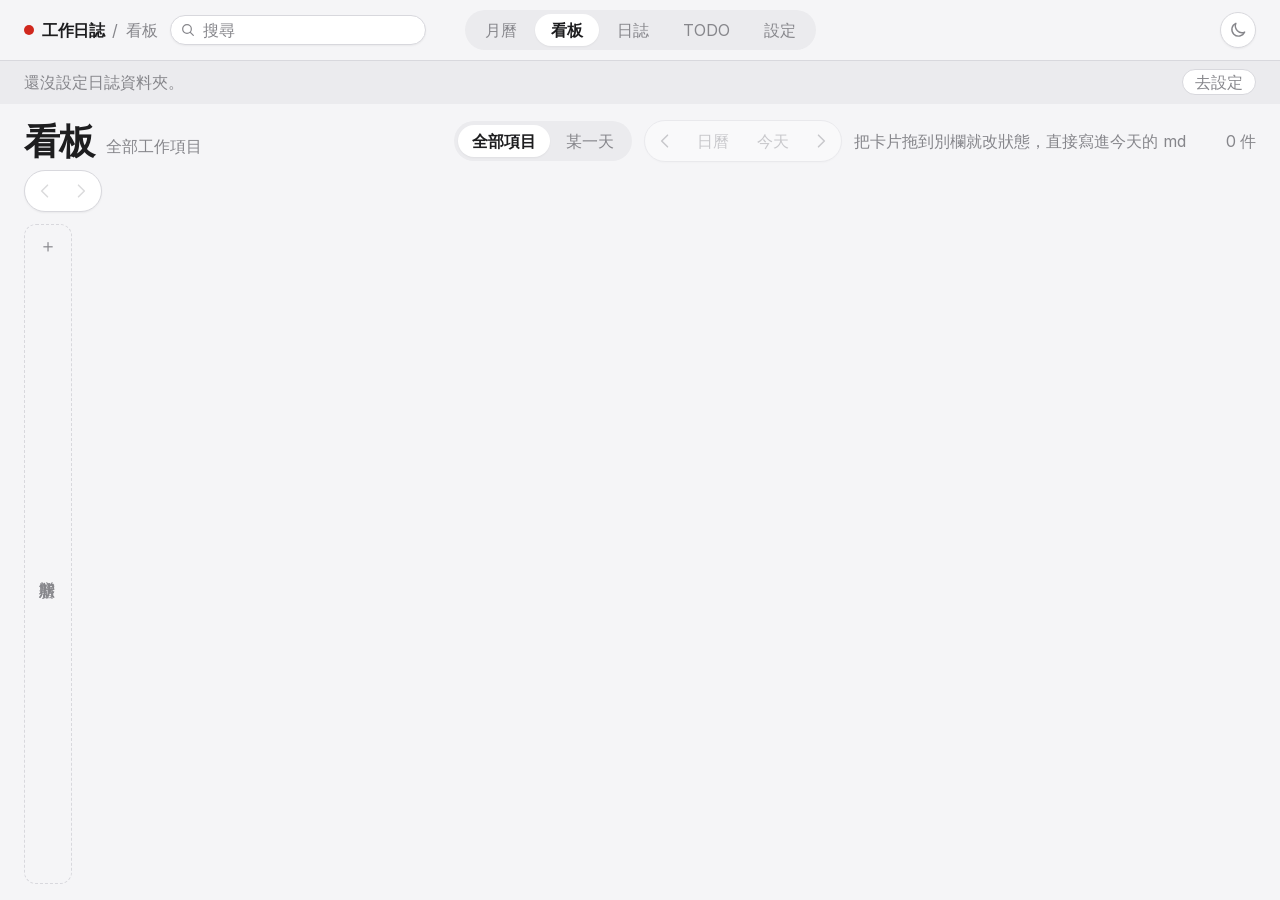
==== ui/board.html @ 406d409b "feat: 日誌檔改西元命名與 年/月 資料夾，看板可自訂狀態 日誌檔 - 檔名從民國 7 碼改成西元 8 碼（1150817.md → 20260817.md） - 位置改成 <資料夾>/<年>/<" ====
<!DOCTYPE html>
<html lang="zh-Hant">
<head>
<meta charset="utf-8">
<meta name="viewport" content="width=device-width, initial-scale=1">
<title>看板 — 每日工作日誌</title>
<link href="css/fonts.css" rel="stylesheet">
<link href="css/app.css" rel="stylesheet">
<script src="vendor/tailwind.js"></script>
<script src="js/tailwind-config.js"></script>
<script src="js/theme.js"></script>
<script src="js/store.js"></script>
<script src="js/shell.js"></script>
<style>
  /* 看板欄寬：有卡片的欄平分剩下的空間，空欄收成一條窄軌。
     拖曳經過窄軌時會加上 .is-open 暫時展開，放開後（還是 0 的話）自己收回去。 */
  [data-col] { transition: flex-basis .18s ease, min-width .18s ease; }
  [data-col="wide"] { flex: 1 1 0%; min-width: 15rem; max-width: 26.25rem; }
  [data-col="rail"] { flex: 0 0 2.75rem; min-width: 2.75rem; }
  [data-col="rail"].is-open { flex: 0 0 15rem; min-width: 15rem; }
  [data-col="rail"] [data-full] { display: none; }
  [data-col="rail"].is-open [data-rail] { display: none; }
  [data-col="rail"].is-open [data-full] { display: flex; }
  /* 窄軌上的狀態名直著寫 */
  .rail-name { writing-mode: vertical-rl; }

  /* 小視窗進場：跟 macOS 一樣，淡入帶一點點放大，很快就停 */
  @keyframes sheet-in { from { opacity: 0; transform: translateY(6px) scale(.98); } to { opacity: 1; transform: none; } }
  @keyframes veil-in  { from { opacity: 0; } to { opacity: 1; } }
  .sheet { animation: sheet-in .16s ease-out; }
  .veil  { animation: veil-in .16s ease-out; }
  @media (prefers-reduced-motion: reduce) { .sheet, .veil { animation: none; } }

  /* WebKit 的老問題：光有 draggable="true" 在 WKWebView 裡拖不動，
     要明講這個元素本身可以被拖。卡片裡的連結與按鈕則要關掉，
     不然從標題按下去會變成拖那條連結，卡片反而不動。 */
  [data-card] {
    user-select: none;
    -webkit-user-select: none;
    touch-action: none;          /* 觸控板／觸控拖曳時不要被捲動搶走 */
    cursor: grab;
  }
  [data-card]:active { cursor: grabbing; }
  [data-card] a { cursor: pointer; }
</style>
</head>
<body class="flex h-screen flex-col overflow-hidden bg-paper text-ink antialiased dark:bg-dpaper dark:text-dink font-sans text-base" data-od-id="board-page">

<div data-shell="topbar" data-tab="board.html" data-crumb="看板"></div>

<div class="flex min-h-0 flex-1 flex-col">

  <div class="flex flex-wrap items-center gap-x-3 gap-y-2 px-4 pb-3 pt-4 md:px-6" data-od-id="board-toolbar">
    <h1 class="font-display shrink-0 text-3xl font-bold tracking-tightest md:text-4xl" data-od-id="board-title">看板</h1>
    <span id="board-date" class="shrink-0 self-end pb-1 text-muted dark:text-dmuted md:min-w-[21rem]" data-od-id="board-date"></span>
    <div id="scope" class="flex shrink-0 items-center gap-0.5 rounded-full bg-accentsoft p-1 dark:bg-daccentsoft"></div>

    <div id="day-nav" class="relative flex shrink-0 items-center gap-1 rounded-full border border-line bg-surface p-1 shadow-sm transition-opacity dark:border-dline dark:bg-dsurface" data-od-id="board-day-nav">
      <button id="btn-prev-day" class="grid h-8 w-8 place-items-center rounded-full text-muted hover:bg-accentsoft hover:text-ink dark:text-dmuted dark:hover:bg-daccentsoft dark:hover:text-dink" aria-label="前一天"><svg class="h-5 w-5" viewBox="0 0 24 24" fill="none" stroke="currentColor" stroke-width="1.8" stroke-linecap="round" stroke-linejoin="round"><path d="M15 5l-7 7 7 7"/></svg></button>
      <button id="btn-cal" class="rounded-full px-3 py-1 leading-tight text-muted hover:bg-accentsoft hover:text-ink dark:text-dmuted dark:hover:bg-daccentsoft dark:hover:text-dink" aria-haspopup="dialog" aria-expanded="false">日曆</button>
      <button id="btn-today" class="rounded-full px-3 py-1 leading-tight text-muted hover:bg-accentsoft hover:text-ink dark:text-dmuted dark:hover:bg-daccentsoft dark:hover:text-dink">今天</button>
      <button id="btn-next-day" class="grid h-8 w-8 place-items-center rounded-full text-muted hover:bg-accentsoft hover:text-ink dark:text-dmuted dark:hover:bg-daccentsoft dark:hover:text-dink" aria-label="後一天"><svg class="h-5 w-5" viewBox="0 0 24 24" fill="none" stroke="currentColor" stroke-width="1.8" stroke-linecap="round" stroke-linejoin="round"><path d="M9 5l7 7-7 7"/></svg></button>
      <div id="cal-pop" class="absolute left-0 top-full z-30 mt-2 hidden w-[20rem] rounded-xl border border-line bg-surface p-3 shadow-pop dark:border-dline dark:bg-dsurface" role="dialog" aria-label="選擇日期"></div>
    </div>
    <span id="scope-note" class="min-w-0 truncate text-muted dark:text-dmuted"></span>
    <span id="board-count" class="ml-auto shrink-0 tabular-nums text-muted dark:text-dmuted"></span>
    <div class="flex shrink-0 items-center gap-1 rounded-full border border-line bg-surface p-1 shadow-sm dark:border-dline dark:bg-dsurface" data-od-id="board-nav">
      <button id="btn-left" class="grid h-8 w-8 place-items-center rounded-full text-muted hover:bg-accentsoft hover:text-ink disabled:opacity-30 dark:text-dmuted dark:hover:bg-daccentsoft dark:hover:text-dink" aria-label="往左捲一欄"><svg class="h-5 w-5" viewBox="0 0 24 24" fill="none" stroke="currentColor" stroke-width="1.8" stroke-linecap="round" stroke-linejoin="round"><path d="M15 5l-7 7 7 7"/></svg></button>
      <button id="btn-right" class="grid h-8 w-8 place-items-center rounded-full text-muted hover:bg-accentsoft hover:text-ink disabled:opacity-30 dark:text-dmuted dark:hover:bg-daccentsoft dark:hover:text-dink" aria-label="往右捲一欄"><svg class="h-5 w-5" viewBox="0 0 24 24" fill="none" stroke="currentColor" stroke-width="1.8" stroke-linecap="round" stroke-linejoin="round"><path d="M9 5l7 7-7 7"/></svg></button>
    </div>
  </div>

  <!-- 開著過濾的時候要看得出來 -->
  <div id="filter-bar" class="hidden px-4 pb-3 md:px-6" data-od-id="filter-bar"></div>

  <div class="relative min-h-0 flex-1">
    <div id="board-scroll" class="h-full overflow-x-auto overflow-y-hidden px-4 pb-4 md:px-6">
      <div id="columns" class="flex h-full min-w-full gap-3" data-od-id="board-columns"></div>
    </div>
    <div data-edge="left" class="pointer-events-none absolute inset-y-0 left-0 w-10 bg-gradient-to-r from-paper to-transparent opacity-0 transition-opacity dark:from-dpaper"></div>
    <div data-edge="right" class="pointer-events-none absolute inset-y-0 right-0 w-10 bg-gradient-to-l from-paper to-transparent opacity-0 transition-opacity dark:from-dpaper"></div>
  </div>
</div>

<script>
window.Log.ready(function () {
  var L = window.Log;
  var params = new URLSearchParams(location.search);
  var day = params.get('d');
  if (day && !/^\d{8}$/.test(day)) day = null;
  var scope = day ? 'day' : 'all';

  /* 搜尋：關鍵字由工具列的搜尋框管，看板只負責過濾卡片。
     六欄一律留著，只是卡片變少、數字跟著變。 */
  var query = (window.Shell && window.Shell.searchQuery) ? window.Shell.searchQuery() : '';

  function filtering() {
    return L.searchTerms(query).length > 0;
  }

  var CARD = 'rounded-lg border border-line bg-surface p-2.5 shadow-sm dark:border-dline dark:bg-dsurface';

  function esc(s) {
    return String(s).replace(/[&<>"']/g, function (c) {
      return { '&': '&amp;', '<': '&lt;', '>': '&gt;', '"': '&quot;', "'": '&#39;' }[c];
    });
  }

  function touchedOn(code) {
    var ids = {};
    L.entriesOf(code).forEach(function (e) { if (e.item) ids[e.item] = true; });
    return ids;
  }

  function visibleItems() {
    var all = L.allItems();
    if (scope === 'day' && day) {
      var ids = touchedOn(day);
      all = all.filter(function (it) { return ids[it.id]; });
    }
    return all.filter(function (it) { return L.matchesSearch(L.itemSearchFields(it), query); });
  }

  /* 卡片本來就窄，連結標籤只放短的（MR／議題）＋一個小圖示，
     完整名稱（GitLab MR、Redmine 議題…）放 title，滑上去才看得到。 */
  function linkIcon(kind) {
    var open = '<svg class="h-3.5 w-3.5 shrink-0" viewBox="0 0 24 24" fill="none" stroke="currentColor" stroke-width="1.8" stroke-linecap="round" stroke-linejoin="round">';
    if (kind === 'mr') {
      return open + '<circle cx="6.5" cy="6" r="2.5"/><circle cx="6.5" cy="18" r="2.5"/><circle cx="17.5" cy="12" r="2.5"/>' +
        '<path d="M6.5 8.5v7"/><path d="M9 6h2.5a3.5 3.5 0 0 1 3.5 3.5V10"/></svg>';
    }
    if (kind === 'issue') {
      return open + '<circle cx="12" cy="12" r="8.5"/><path d="M12 7.5V13"/><path d="M12 16.2h.01"/></svg>';
    }
    return open + '<path d="M10.6 13.4a4 4 0 0 0 5.7 0l2-2a4 4 0 0 0-5.7-5.7l-1.1 1.1"/>' +
      '<path d="M13.4 10.6a4 4 0 0 0-5.7 0l-2 2a4 4 0 0 0 5.7 5.7l1.1-1.1"/></svg>';
  }

  function linkTag(href) {
    var kind = L.detectKind(href);
    return '<a href="' + esc(href) + '" target="_blank" rel="noopener" title="' + esc(L.linkLabel(href)) + '" ' +
      'class="inline-flex shrink-0 items-center gap-1 rounded-full bg-accentsoft px-2 py-0.5 leading-tight text-muted hover:text-ink dark:bg-daccentsoft dark:text-dmuted dark:hover:text-dink">' +
      linkIcon(kind) + esc(L.kindLabel(kind)) + '</a>';
  }

  /* 移動到…：卡片右上角那顆按鈕點開的中文狀態清單。
     跟拖曳做同一件事，但觸控沒有拖曳，這條路一定要留著。 */
  function moveMenu(item) {
    var opts = L.statuses().map(function (s) {
      var on = s.id === item.status;
      return '<button type="button" data-move-to="' + s.id + '" ' +
        'class="flex w-full items-center gap-2 rounded-md px-2 py-1.5 text-left leading-tight ' +
        (on ? 'font-semibold text-ink dark:text-dink'
            : 'text-muted hover:bg-accentsoft hover:text-ink dark:text-dmuted dark:hover:bg-daccentsoft dark:hover:text-dink') + '">' +
        '<span class="h-2 w-2 shrink-0 rounded-full ' + L.statusDotClass(s.id) + '"></span>' +
        '<span class="min-w-0 flex-1 truncate">' + esc(L.statusText(s.id)) + '</span>' +
      '</button>';
    }).join('');

    return '' +
      '<div data-menu class="absolute right-1 top-8 z-20 hidden w-32 rounded-lg border border-line bg-surface p-1 shadow-pop dark:border-dline dark:bg-dsurface">' +
        opts +
      '</div>';
  }

  /* 那顆按鈕只在滑鼠移到卡片上才出現；sm 以下沒有 hover，所以一直顯示 */
  function moveButton() {
    return '' +
      '<button type="button" data-menu-btn aria-label="移動到別的狀態" aria-haspopup="true" aria-expanded="false" ' +
      'class="absolute right-1 top-1 grid h-6 w-6 place-items-center rounded-md text-muted opacity-100 hover:bg-accentsoft hover:text-ink sm:opacity-0 sm:group-hover:opacity-100 dark:text-dmuted dark:hover:bg-daccentsoft dark:hover:text-dink">' +
        '<svg class="h-4 w-4" viewBox="0 0 24 24" fill="none" stroke="currentColor" stroke-width="1.8" stroke-linecap="round" stroke-linejoin="round">' +
          '<path d="M4 12h11"/><path d="M12 7l5 5-5 5"/><path d="M20 5v14"/>' +
        '</svg>' +
      '</button>';
  }

  /* dim：已歸檔那欄整欄退到背景，標題文字也跟著變灰 */
  function card(item, dim) {
    var stay = (item.status === 'todo' || item.status === 'parked')
      ? '<span class="shrink-0">' + L.stayLabel(item.since) + '</span>' : '';

    var links = (item.issue ? linkTag(item.issue) : '') + (item.mr ? linkTag(item.mr) : '');

    return '' +
      '<div data-card="' + item.id + '" data-od-id="card-' + item.id + '" ' +
      'class="group relative cursor-grab ' + CARD + ' hover:border-muted active:cursor-grabbing dark:hover:border-dmuted">' +
        '<a href="work-item.html?id=' + item.id + (scope === 'day' && day ? '&d=' + day : '') + '" ' +
        'class="block pr-7 leading-snug underline-offset-4 hover:underline' + (dim ? ' text-muted dark:text-dmuted' : '') + '">' + esc(item.title) + '</a>' +
        moveButton() +
        moveMenu(item) +
        '<div class="mt-2 flex flex-wrap items-center gap-x-2.5 gap-y-1 text-muted dark:text-dmuted">' +
          '<span class="shrink-0 font-mono">' + esc(item.project) + '</span>' +
          (item.tasks ? '<span class="shrink-0 tabular-nums">' + item.tasks.done + '/' + item.tasks.total + '</span>' : '') +
          stay +
        '</div>' +
        (links ? '<div class="mt-2 flex flex-wrap items-center gap-2">' + links + '</div>' : '') +
      '</div>';
  }

  /* 欄頭只講一次事情：圓點 + 中文狀態名 + 數字，不再放英文藥丸。
     自己加的狀態右邊多一個刪除鈕（內建八個沒有）。 */
  function columnHead(st, n) {
    var dim = st.id === 'archived' ? ' text-muted dark:text-dmuted' : '';
    var del = st.builtin ? '' :
      '<button data-del-status="' + st.id + '" title="刪掉這個狀態" aria-label="刪掉狀態 ' + esc(st.zh) + '" ' +
      'class="grid h-5 w-5 shrink-0 place-items-center rounded-full text-muted opacity-0 hover:bg-accentsoft hover:text-ink group-hover/col:opacity-100 dark:text-dmuted dark:hover:bg-daccentsoft dark:hover:text-dink">' +
        '<svg class="h-3.5 w-3.5" viewBox="0 0 24 24" fill="none" stroke="currentColor" stroke-width="2" stroke-linecap="round"><path d="M6 6l12 12M18 6L6 18"/></svg>' +
      '</button>';
    return '' +
      '<div class="flex shrink-0 items-center gap-2 px-1 pb-2">' +
        '<button data-open-status="' + st.id + '" title="看「' + esc(st.zh) + '」的所有項目" ' +
        'class="-mx-1 flex min-w-0 flex-1 items-center gap-2 rounded-md px-1 py-0.5 text-left hover:bg-black/5 dark:hover:bg-white/10">' +
          '<span class="h-2 w-2 shrink-0 rounded-full ' + L.statusDotClass(st.id) + '"></span>' +
          '<span class="min-w-0 flex-1 truncate font-medium' + dim + '">' + esc(L.statusText(st.id)) + '</span>' +
          '<span class="shrink-0 tabular-nums text-muted dark:text-dmuted">' + n + '</span>' +
        '</button>' +
        del +
      '</div>';
  }

  function columnBody(st, items) {
    var dim = st.id === 'archived';
    return '' +
      columnHead(st, items.length) +
      '<div data-list class="flex min-h-0 flex-1 flex-col gap-2 overflow-y-auto rounded-md">' +
        items.map(function (it) { return card(it, dim); }).join('') +
        '<a href="todo-list.html" class="shrink-0 rounded-lg border border-dashed border-line px-2.5 py-2 text-muted hover:bg-surface hover:text-ink dark:border-dline dark:text-dmuted dark:hover:bg-dsurface dark:hover:text-dink">＋ 記到 TODO</a>' +
      '</div>';
  }

  var COL = 'group/col flex h-full flex-col rounded-xl border border-line p-2 dark:border-dline ';

  function column(st, items) {
    /* 0 件的欄收成窄軌：只留圓點、0 與直排的狀態名，寬度讓給真正在看的欄。
       完整內容還是畫在 data-full 裡，拖曳經過時展開就有得放。 */
    if (!items.length) {
      return '' +
        '<section data-drop="' + st.id + '" data-col="rail" data-od-id="column-' + st.id + '" ' +
        'class="' + COL + 'overflow-hidden ' + L.groupClass(st.id) + '">' +
          '<button data-rail data-open-status="' + st.id + '" title="看「' + esc(st.zh) + '」的所有項目" ' +
          'class="flex min-h-0 flex-1 flex-col items-center gap-2 rounded-md pt-1 hover:bg-black/5 dark:hover:bg-white/10">' +
            '<span class="h-2 w-2 shrink-0 rounded-full ' + L.statusDotClass(st.id) + '"></span>' +
            '<span class="shrink-0 tabular-nums text-muted dark:text-dmuted">0</span>' +
            '<span class="rail-name min-h-0 flex-1 overflow-hidden text-muted dark:text-dmuted">' + esc(L.statusText(st.id)) + '</span>' +
          '</button>' +
          '<div data-full class="min-h-0 flex-1 flex-col">' + columnBody(st, items) + '</div>' +
        '</section>';
    }

    return '' +
      '<section data-drop="' + st.id + '" data-col="wide" data-od-id="column-' + st.id + '" ' +
      'class="' + COL + L.groupClass(st.id) + '">' +
        columnBody(st, items) +
      '</section>';
  }

  function renderScope() {
    var tabs = [
      { id: 'all', label: '全部項目' },
      { id: 'day', label: '某一天' },
    ];
    document.getElementById('scope').innerHTML = tabs.map(function (tb) {
      var on = tb.id === scope;
      return '<button data-scope="' + tb.id + '" class="rounded-full px-3.5 py-1.5 leading-tight ' +
        (on ? 'bg-surface font-semibold text-ink shadow-sm dark:bg-dline dark:text-dink'
            : 'text-muted hover:text-ink dark:text-dmuted dark:hover:text-dink') +
        '">' + tb.label + '</button>';
    }).join('');

    document.getElementById('scope').querySelectorAll('[data-scope]').forEach(function (b) {
      b.addEventListener('click', function () {
        scope = b.getAttribute('data-scope');
        /* 沒指定過日期就先挑最近有紀錄的那天，不然按了什麼都沒有 */
        if (scope === 'day' && !day) day = L.latestCode();
        closeCal();
        render();
      });
    });

    /* 換日那組只有看某一天時才有意義。
       但不能整組藏起來——那會讓後面的東西左右跳，所以留在原地停用就好。 */
    var nav = document.getElementById('day-nav');
    var onDay = scope === 'day';
    nav.classList.toggle('opacity-40', !onDay);
    nav.classList.toggle('pointer-events-none', !onDay);
    nav.setAttribute('aria-hidden', onDay ? 'false' : 'true');
    nav.querySelectorAll('button').forEach(function (b) { b.disabled = !onDay; });
    if (!onDay) closeCal();

    var note;
    if (scope === 'day' && day) {
      note = visibleItems().length
        ? '只看 ' + L.fileName(day) + ' 有推進的項目'
        : filtering()
          ? L.fileName(day) + ' 這天沒有符合關鍵字的項目'
          : L.fileName(day) + ' 這天沒有推進任何工作項目';
    } else {
      note = '把卡片拖到別欄就改狀態，直接寫進今天的 md';
    }
    document.getElementById('scope-note').textContent = note;
  }

  /* 開著過濾很容易忘記，所以直接寫出關鍵字與命中幾件 */
  function renderFilter(total) {
    var bar = document.getElementById('filter-bar');
    if (!filtering()) { bar.classList.add('hidden'); bar.innerHTML = ''; return; }
    bar.classList.remove('hidden');
    bar.innerHTML = '' +
      '<div class="flex flex-wrap items-center gap-2 rounded-xl border border-line bg-accentsoft px-3 py-2 dark:border-dline dark:bg-daccentsoft">' +
        '<span class="min-w-0 flex-1 truncate">正在用「' + esc(query) + '」過濾，共 ' + total + ' 筆</span>' +
        '<button id="clear-filter" class="shrink-0 rounded-full border border-line bg-surface px-3 py-1 leading-tight shadow-sm hover:bg-accentsoft dark:border-dline dark:bg-dsurface dark:hover:bg-dpaper">清除</button>' +
      '</div>';
    document.getElementById('clear-filter').addEventListener('click', function () {
      if (window.Shell && window.Shell.setSearchQuery) window.Shell.setSearchQuery('');
    });
  }

  /* 改狀態：後端直接寫進今天的 md。
     寫成功就講一聲寫到哪個檔；失敗要說原因，並且重畫一次，
     讓畫面回到跟檔案一致的狀態（卡片退回原本的欄位）。 */
  function move(itemId, statusId) {
    L.moveItem(itemId, statusId).then(function (r) {
      render();
      if (!r || r.unchanged) return;
      var how = r.updated ? '已寫進 ' : (r.created ? '已建立 ' : '已寫進 ');
      say(how + r.file + '：' + r.status_zh);
    }).catch(function (e) {
      render();
      say(String((e && e.message) || e || '寫不進日誌檔'), 'error');
    });
  }

  function say(msg, kind) {
    if (window.Shell && window.Shell.toast) window.Shell.toast(msg, kind);
  }

  /* 卡片上的移動選單一次只開一個，點別的地方就收起來 */
  function closeMenus(except) {
    document.querySelectorAll('[data-menu]').forEach(function (m) {
      if (m === except) return;
      m.classList.add('hidden');
      var b = m.parentElement && m.parentElement.querySelector('[data-menu-btn]');
      if (b) { b.setAttribute('aria-expanded', 'false'); b.style.opacity = ''; }
    });
  }

  document.addEventListener('click', function () { closeMenus(null); });

  var RING = ['ring-2', 'ring-inset', 'ring-accent', 'rounded-lg', 'dark:ring-daccent'];

  /* ---------- 拖放 ----------
     HTML5 的 draggable 在 WKWebView 裡按住完全沒反應，所以自己做。
     起手式綁在卡片上，移動與放開一律綁在 document——滑鼠一離開卡片，
     事件就不再送到那張卡（setPointerCapture 也擋不住），掛 document 才不會漏。
     這幾支放在模組層級：wire() 每次 render 都重跑，但 document 監聽器只掛一次，
     兩邊若在不同閉包裡就會失聯（卡片拖得動、放開卻沒反應）。 */
  var drag = null;
  var dragWired = false;

  function boardCols() {
    return document.getElementById('columns');
  }

  /* 用每一欄的實際範圍判斷游標落在哪裡。
     不用 elementFromPoint：拖曳中畫面上有跟著游標的複本、欄位又會展開，
     那個 API 在 WKWebView 裡不一定回我們要的元素。 */
  function columnAt(x, y) {
    var cols = boardCols();
    if (!cols) return null;
    var hit = null;
    cols.querySelectorAll('[data-drop]').forEach(function (c) {
      if (hit) return;
      var r = c.getBoundingClientRect();
      if (x >= r.left && x <= r.right && y >= r.top && y <= r.bottom) hit = c;
    });
    return hit;
  }

  function highlight(col) {
    var cols = boardCols();
    if (!cols) return;
    cols.querySelectorAll('[data-drop]').forEach(function (c) {
      var list = c.querySelector('[data-list]');
      if (c === col) {
        c.classList.add('is-open');
        if (list) list.classList.add.apply(list.classList, RING);
      } else {
        c.classList.remove('is-open');
        if (list) list.classList.remove.apply(list.classList, RING);
      }
    });
  }

  function endDrag() {
    if (!drag) return;
    if (drag.ghost && drag.ghost.parentNode) drag.ghost.parentNode.removeChild(drag.ghost);
    drag.card.classList.remove('opacity-40');
    drag = null;
    highlight(null);
  }

  function onDragMove(e) {
    if (!drag) return;
    var card = drag.card;

    if (!drag.started) {
      /* 手指／滑鼠只是抖一下不算拖 */
      if (Math.abs(e.clientX - drag.x) + Math.abs(e.clientY - drag.y) < 6) return;
      drag.started = true;
      var r = card.getBoundingClientRect();
      var ghost = card.cloneNode(true);
      ghost.style.position = 'fixed';
      ghost.style.left = r.left + 'px';
      ghost.style.top = r.top + 'px';
      ghost.style.width = r.width + 'px';
      ghost.style.margin = '0';
      ghost.style.pointerEvents = 'none';
      ghost.style.zIndex = '60';
      ghost.style.opacity = '0.95';
      ghost.style.transform = 'rotate(1.5deg)';
      ghost.style.boxShadow = '0 12px 32px rgba(0,0,0,0.18)';
      document.body.appendChild(ghost);
      drag.ghost = ghost;
      drag.offX = drag.x - r.left;
      drag.offY = drag.y - r.top;
      card.classList.add('opacity-40');
    }

    if (e.cancelable) e.preventDefault();
    drag.ghost.style.left = (e.clientX - drag.offX) + 'px';
    drag.ghost.style.top = (e.clientY - drag.offY) + 'px';
    highlight(columnAt(e.clientX, e.clientY));
  }

  function onDragUp(e) {
    if (!drag) return;
    var started = drag.started;
    var id = drag.id;
    var col = started ? columnAt(e.clientX, e.clientY) : null;
    endDrag();
    if (!started) return;                       /* 只是點一下 */
    if (!col) { say('沒有放在任何一欄上，狀態沒變'); return; }
    move(id, col.getAttribute('data-drop'));
  }

  function wireCardDrag(cols) {
    cols.querySelectorAll('[data-card]').forEach(function (card) {
      card.addEventListener('pointerdown', function (e) {
        if (e.button !== 0) return;
        /* 連結、按鈕、選單自己有事情要做，不要當成拖曳的起點 */
        if (e.target.closest && e.target.closest('a, button, select, [data-menu]')) return;
        closeMenus(null);
        drag = { id: card.getAttribute('data-card'), card: card, x: e.clientX, y: e.clientY, started: false };
      });
    });

    if (dragWired) return;
    dragWired = true;
    document.addEventListener('pointermove', onDragMove, { passive: false });
    document.addEventListener('pointerup', onDragUp);
    document.addEventListener('pointercancel', endDrag);
    /* 有些環境只送 mouse 事件，補一條同樣的路 */
    document.addEventListener('mousemove', function (e) { if (drag) onDragMove(e); }, { passive: false });
    document.addEventListener('mouseup', function (e) { if (drag) onDragUp(e); });
  }

  function wire() {
    var cols = document.getElementById('columns');

    wireCardDrag(cols);


    /* 觸控沒有拖曳，改狀態走卡片右上角的「移動到…」 */
    cols.querySelectorAll('[data-menu-btn]').forEach(function (btn) {
      var wrap = btn.parentElement;
      var menu = wrap.querySelector('[data-menu]');
      btn.addEventListener('click', function (e) {
        e.preventDefault();
        e.stopPropagation();
        var open = menu.classList.contains('hidden');
        closeMenus(open ? menu : null);
        menu.classList.toggle('hidden', !open);
        btn.setAttribute('aria-expanded', open ? 'true' : 'false');
        /* 選單開著的時候按鈕不能跟著 hover 消失 */
        btn.style.opacity = open ? '1' : '';
        if (open && menu.scrollIntoView) menu.scrollIntoView({ block: 'nearest', inline: 'nearest' });
      });
      btn.addEventListener('focus', function () { btn.style.opacity = '1'; });
      btn.addEventListener('blur', function () {
        if (menu.classList.contains('hidden')) btn.style.opacity = '';
      });
      /* 按這顆不該把卡片拖起來 */
      btn.addEventListener('mousedown', function (e) { e.stopPropagation(); });
    });

    cols.querySelectorAll('[data-move-to]').forEach(function (b) {
      b.addEventListener('click', function (e) {
        e.preventDefault();
        e.stopPropagation();
        var host = b.closest('[data-card]');
        if (!host) return;
        closeMenus(null);
        move(host.getAttribute('data-card'), b.getAttribute('data-move-to'));
      });
    });
  }

  /* 捲軸全站藏起來了，所以橫向捲動要另外給線索：
     兩側淡出、滾輪直接橫捲、工具列有左右箭頭。 */
  var scroller = document.getElementById('board-scroll');
  var edgeLeft = document.querySelector('[data-edge="left"]');
  var edgeRight = document.querySelector('[data-edge="right"]');
  var btnLeft = document.getElementById('btn-left');
  var btnRight = document.getElementById('btn-right');

  function updateEdges() {
    var max = scroller.scrollWidth - scroller.clientWidth;
    var atStart = scroller.scrollLeft <= 4;
    var atEnd = scroller.scrollLeft >= max - 4;
    edgeLeft.style.opacity = atStart ? '0' : '1';
    edgeRight.style.opacity = (max <= 4 || atEnd) ? '0' : '1';
    btnLeft.disabled = atStart;
    btnRight.disabled = max <= 4 || atEnd;
  }

  function scrollByColumn(dir) {
    var col = scroller.querySelector('[data-col="wide"]') || scroller.querySelector('[data-drop]');
    var step = col ? col.getBoundingClientRect().width + 12 : 300;
    scroller.scrollBy({ left: dir * step, behavior: 'smooth' });
  }

  scroller.addEventListener('scroll', updateEdges);
  window.addEventListener('resize', updateEdges);
  btnLeft.addEventListener('click', function () { scrollByColumn(-1); });
  btnRight.addEventListener('click', function () { scrollByColumn(1); });

  /* 滑鼠只有直向滾輪，把它轉成橫捲；觸控板本來就會橫捲，那種就別攔。
     但指標停在某一欄的卡片清單上、而且那一欄自己還捲得動的時候，
     直向滾輪就是要捲那一欄——卡片多的時候不然會看不到下面的卡。
     捲到那一欄的頭或底了才把滾輪還給橫捲。 */
  function canScrollList(el, down) {
    if (!el) return false;
    if (el.scrollHeight - el.clientHeight <= 1) return false;
    return down
      ? el.scrollTop + el.clientHeight < el.scrollHeight - 1
      : el.scrollTop > 0;
  }

  scroller.addEventListener('wheel', function (e) {
    if (e.deltaX !== 0 || e.shiftKey) return;
    var list = e.target.closest ? e.target.closest('[data-list]') : null;
    if (canScrollList(list, e.deltaY > 0)) return;
    var max = scroller.scrollWidth - scroller.clientWidth;
    if (max <= 4) return;
    e.preventDefault();
    scroller.scrollLeft += e.deltaY;
  }, { passive: false });

  /* ---------- 選日期：日曆彈出層與換日 ---------- */
  var calMonth = null;
  var calPop = document.getElementById('cal-pop');
  var btnCal = document.getElementById('btn-cal');

  function renderCal() {
    var cur = day || L.today();
    var p = L.parts(cur);
    if (!calMonth) calMonth = { year: p.year, month: p.month };
    var year = calMonth.year;
    var days = new Date(year, calMonth.month, 0).getDate();
    var lead = new Date(year, calMonth.month - 1, 1).getDay();

    var cells = '';
    for (var i = 0; i < lead; i++) cells += '<span></span>';
    for (var d = 1; d <= days; d++) {
      var code = String(calMonth.year) + L.pad(calMonth.month, 2) + L.pad(d, 2);
      var n = L.countOf(code);
      var isCur = code === cur;
      var cls = isCur
        ? 'bg-accent font-semibold text-white dark:bg-daccent'
        : n > 0
          ? 'font-medium text-ink hover:bg-accentsoft dark:text-dink dark:hover:bg-daccentsoft'
          : 'text-muted hover:bg-accentsoft dark:text-dmuted dark:hover:bg-daccentsoft';
      cells += '<button data-pick="' + code + '" class="relative grid h-9 place-items-center rounded-full tabular-nums ' + cls + '">' + d +
        (n > 0 && !isCur ? '<span class="absolute bottom-1 h-1 w-1 rounded-full bg-accent dark:bg-daccent"></span>' : '') +
        '</button>';
    }

    calPop.innerHTML = '' +
      '<div class="mb-2 flex items-center gap-2">' +
        '<button data-cal="-1" class="grid h-8 w-8 place-items-center rounded-full text-muted hover:bg-accentsoft hover:text-ink dark:text-dmuted dark:hover:bg-daccentsoft dark:hover:text-dink" aria-label="上個月">‹</button>' +
        '<span class="flex-1 text-center font-semibold tabular-nums">' + calMonth.year + '年 ' + calMonth.month + '月</span>' +
        '<button data-cal="1" class="grid h-8 w-8 place-items-center rounded-full text-muted hover:bg-accentsoft hover:text-ink dark:text-dmuted dark:hover:bg-daccentsoft dark:hover:text-dink" aria-label="下個月">›</button>' +
      '</div>' +
      '<div class="grid grid-cols-7 gap-0.5 text-center text-muted dark:text-dmuted">' +
        L.WEEKDAYS.map(function (w) { return '<span class="py-1">' + w + '</span>'; }).join('') +
      '</div>' +
      '<div class="grid grid-cols-7 gap-0.5">' + cells + '</div>' +
      '<p class="mt-2 text-muted dark:text-dmuted">有點的日子表示那天有日誌</p>';

    calPop.querySelectorAll('[data-cal]').forEach(function (b) {
      b.addEventListener('click', function (e) {
        e.stopPropagation();
        var m = calMonth.month + Number(b.getAttribute('data-cal'));
        var y = calMonth.year;
        if (m < 1) { m = 12; y -= 1; }
        if (m > 12) { m = 1; y += 1; }
        calMonth = { year: y, month: m };
        renderCal();
      });
    });
    calPop.querySelectorAll('[data-pick]').forEach(function (b) {
      b.addEventListener('click', function (e) {
        e.stopPropagation();
        closeCal();
        goDay(b.getAttribute('data-pick'));
      });
    });
  }

  function openCal() {
    calMonth = null;
    calPop.classList.remove('hidden');
    btnCal.setAttribute('aria-expanded', 'true');
    renderCal();
  }
  function closeCal() {
    calPop.classList.add('hidden');
    btnCal.setAttribute('aria-expanded', 'false');
  }

  function goDay(code) {
    day = code;
    scope = 'day';
    render();
  }

  btnCal.addEventListener('click', function (e) {
    e.stopPropagation();
    if (calPop.classList.contains('hidden')) openCal(); else closeCal();
  });
  document.getElementById('btn-prev-day').addEventListener('click', function () { goDay(L.shift(day || L.today(), -1)); });
  document.getElementById('btn-next-day').addEventListener('click', function () { goDay(L.shift(day || L.today(), 1)); });
  document.getElementById('btn-today').addEventListener('click', function () { goDay(L.today()); });
  document.addEventListener('click', function (e) {
    if (!calPop.classList.contains('hidden') && !calPop.contains(e.target)) closeCal();
  });
  document.addEventListener('keydown', function (e) {
    if (e.key === 'Escape') { closeCal(); closeMenus(null); }
  });

  /* ---------- 新增狀態 ----------
     看板最右邊那一欄是入口。加出來的狀態跟內建的一樣：有自己的欄、
     卡片拖得進去、寫進日誌檔的就是它的中文標籤。 */

  function addColumn() {
    return '' +
      '<section data-col="add" data-od-id="column-add" ' +
      'class="' + COL + 'w-12 shrink-0 border-dashed">' +
        '<button id="btn-add-status" title="新增狀態" ' +
        'class="flex h-full w-full flex-col items-center gap-2 pt-1 text-muted hover:text-ink dark:text-dmuted dark:hover:text-dink">' +
          '<span class="shrink-0 text-lg leading-none">＋</span>' +
          '<span class="rail-name min-h-0 flex-1 overflow-hidden">新增狀態</span>' +
        '</button>' +
      '</section>';
  }

  /* 自己蓋一個小視窗。不用 alert／confirm——那會把整個 WebView 卡住。 */
  function modal(inner) {
    var el = document.createElement('div');
    el.className = 'veil fixed inset-0 z-50 grid place-items-center bg-black/25 p-4 backdrop-blur-[3px] dark:bg-black/50';
    el.innerHTML =
      '<div class="sheet w-full max-w-[27rem] rounded-2xl border border-line bg-surface p-5 shadow-pop ring-1 ring-black/5 dark:border-dline dark:bg-dsurface dark:ring-white/5" role="dialog" aria-modal="true">' +
        inner +
      '</div>';
    document.body.appendChild(el);
    function close() { el.remove(); document.removeEventListener('keydown', onKey); }
    function onKey(e) { if (e.key === 'Escape') close(); }
    el.addEventListener('click', function (e) { if (e.target === el) close(); });
    document.addEventListener('keydown', onKey);
    return { el: el, close: close };
  }

  /* 表單與按鈕沿用設定頁那一套，不要在這裡另創一種 */
  var FIELD = 'mt-1.5 w-full rounded-lg border border-line bg-surface px-3 py-2 shadow-sm outline-none transition focus:border-muted focus:ring-4 focus:ring-accentsoft dark:border-dline dark:bg-dpaper dark:focus:border-dmuted dark:focus:ring-daccentsoft';
  var LABEL = 'mt-3.5 block text-muted dark:text-dmuted';
  var BTN = 'rounded-full border border-line bg-surface px-4 py-2 leading-tight shadow-sm hover:bg-accentsoft dark:border-dline dark:bg-dsurface dark:hover:bg-daccentsoft';
  var BTN_GO = 'rounded-full bg-accent px-4 py-2 font-medium leading-tight text-white shadow-sm hover:opacity-90 disabled:opacity-40 dark:bg-daccent';
  var TITLE = 'font-display text-xl font-bold tracking-tightest';
  var SUB = 'mt-1.5 leading-snug text-muted dark:text-dmuted';
  var ERR = 'mt-3 hidden leading-snug text-accent dark:text-daccent';
  var FOOT = 'mt-5 flex justify-end gap-2';

  function openAddStatus() {
    var list = L.statuses();
    var opts = list.map(function (s, i) {
      var sel = i === list.length - 1 ? ' selected' : '';
      return '<option value="' + s.id + '"' + sel + '>' + esc(s.zh) + '</option>';
    }).join('');

    var m = modal(
      '<h2 class="' + TITLE + '">新增狀態</h2>' +
      '<p class="' + SUB + '">看板會多一欄，卡片拖得進去。</p>' +
      '<div class="mt-3 rounded-lg border border-line bg-paper px-3 py-2 font-mono text-sm text-muted dark:border-dline dark:bg-dpaper dark:text-dmuted">' +
        '- <span class="text-ink dark:text-dink">`<span id="ns-pv">驗收中</span>`</span> 某件事' +
      '</div>' +
      '<label class="' + LABEL + '">名稱' +
        '<input id="ns-zh" class="' + FIELD + ' text-ink dark:text-dink" placeholder="驗收中" maxlength="8">' +
      '</label>' +
      '<label class="' + LABEL + '">一句說明' +
        '<input id="ns-hint" class="' + FIELD + ' text-ink dark:text-dink" placeholder="等對方確認">' +
      '</label>' +
      '<label class="' + LABEL + '">插在哪一欄後面' +
        '<select id="ns-after" class="' + FIELD + ' text-ink dark:text-dink">' + opts + '</select>' +
      '</label>' +
      '<p id="ns-err" class="' + ERR + '"></p>' +
      '<div class="' + FOOT + '">' +
        '<button id="ns-cancel" class="' + BTN + '">取消</button>' +
        '<button id="ns-go" class="' + BTN_GO + '">新增</button>' +
      '</div>'
    );

    var zhEl = m.el.querySelector('#ns-zh');
    var hintEl = m.el.querySelector('#ns-hint');
    var afterEl = m.el.querySelector('#ns-after');
    var errEl = m.el.querySelector('#ns-err');
    var pvEl = m.el.querySelector('#ns-pv');
    zhEl.addEventListener('input', function () {
      pvEl.textContent = zhEl.value.trim() || '驗收中';
    });
    zhEl.focus();

    function fail(msg) {
      errEl.textContent = msg;
      errEl.classList.remove('hidden');
    }

    function go() {
      var zh = zhEl.value.trim();
      var hint = hintEl.value.trim();
      var afterId = afterEl.value;
      var afterZh = (L.statusById(afterId) || {}).zh || '';
      if (!zh) { fail('名稱不能空白'); return; }
      L.addStatus(zh, hint, afterId).then(function () {
        m.close();
        render();
        say('已新增狀態：' + zh);
        openRulesSync(zh, hint, afterZh);
      }).catch(function (e) { fail(String((e && e.message) || e)); });
    }

    m.el.querySelector('#ns-cancel').addEventListener('click', m.close);
    m.el.querySelector('#ns-go').addEventListener('click', go);
    m.el.addEventListener('keydown', function (e) {
      if (e.key === 'Enter' && !e.isComposing) go();
    });
  }

  /* 新增完問一次要不要同步規則。
     不同步的話 Claude 不知道有這個狀態，寫日誌就不會用它——所以問，但不自己寫。 */
  function openRulesSync(zh, hint, afterZh) {
    var where = afterZh ? '接在「' + afterZh + '」後面' : '排在最後';
    var m = modal(
      '<h2 class="' + TITLE + '">要把「' + esc(zh) + '」寫進日誌規則嗎？</h2>' +
      '<p class="' + SUB + '">規則在 <span class="font-mono">~/.claude/CLAUDE.md</span>，是 Claude 寫日誌時看的。' +
        '不寫進去的話，看板認得這個狀態，但 Claude 不會用它。</p>' +
      '<p class="' + SUB + '">生命週期裡' + esc(where) + '，狀態表也會多一列。寫之前會先備份。</p>' +
      '<pre id="rs-text" class="mt-4 max-h-56 overflow-auto whitespace-pre-wrap rounded-lg border border-line bg-paper p-3 font-mono text-sm leading-relaxed text-muted dark:border-dline dark:bg-dpaper dark:text-dmuted">讀取中…</pre>' +
      '<p id="rs-err" class="' + ERR + '"></p>' +
      '<div class="' + FOOT + '">' +
        '<button id="rs-skip" class="' + BTN + '">先不要</button>' +
        '<button id="rs-go" class="' + BTN_GO + '">寫進規則</button>' +
      '</div>'
    );

    var pre = m.el.querySelector('#rs-text');
    var errEl = m.el.querySelector('#rs-err');
    var goBtn = m.el.querySelector('#rs-go');
    var next = '';

    L.rulesWithStatus(zh, hint, afterZh).then(function (r) {
      next = r.text;
      pre.textContent = next;
    }).catch(function (e) {
      pre.textContent = '';
      errEl.textContent = String((e && e.message) || e);
      errEl.classList.remove('hidden');
      goBtn.disabled = true;
    });

    m.el.querySelector('#rs-skip').addEventListener('click', m.close);
    goBtn.addEventListener('click', function () {
      if (!next) return;
      goBtn.disabled = true;
      L.saveRules(next).then(function (r) {
        m.close();
        say(r.backup ? '規則已更新，備份在 ' + r.backup : '規則已更新');
      }).catch(function (e) {
        goBtn.disabled = false;
        errEl.textContent = String((e && e.message) || e);
        errEl.classList.remove('hidden');
      });
    });
  }

  function askDeleteStatus(id) {
    var st = L.statusById(id);
    if (!st) return;
    var m = modal(
      '<h2 class="' + TITLE + '">刪掉狀態「' + esc(st.zh) + '」？</h2>' +
      '<p class="' + SUB + '">看板少一欄。日誌檔一個字都不會動——已經寫成這個標籤的行留在原地，只是 app 之後不認得它。</p>' +
      '<p class="' + SUB + '">日誌規則裡那一列要不要拿掉，得自己去設定頁改。</p>' +
      '<p id="ds-err" class="' + ERR + '"></p>' +
      '<div class="' + FOOT + '">' +
        '<button id="ds-cancel" class="' + BTN + '">取消</button>' +
        '<button id="ds-go" class="' + BTN_GO + '">刪掉</button>' +
      '</div>'
    );

    m.el.querySelector('#ds-cancel').addEventListener('click', m.close);
    m.el.querySelector('#ds-go').addEventListener('click', function () {
      L.deleteStatus(id).then(function () {
        m.close();
        render();
        say('已刪掉狀態：' + st.zh);
      }).catch(function (e) {
        var errEl = m.el.querySelector('#ds-err');
        errEl.textContent = String((e && e.message) || e);
        errEl.classList.remove('hidden');
      });
    });
  }

  document.addEventListener('click', function (e) {
    var add = e.target.closest && e.target.closest('#btn-add-status');
    if (add) { openAddStatus(); return; }
    var head = e.target.closest && e.target.closest('[data-open-status]');
    if (head) {
      var url = 'status.html?s=' + encodeURIComponent(head.getAttribute('data-open-status')) +
        (scope === 'day' && day ? '&d=' + day : '');
      if (window.Shell && window.Shell.withSearch) url = window.Shell.withSearch(url);
      location.href = url;
      return;
    }
    var del = e.target.closest && e.target.closest('[data-del-status]');
    if (del) { e.stopPropagation(); askDeleteStatus(del.getAttribute('data-del-status')); }
  });

  function render() {
    var items = visibleItems();

    document.getElementById('columns').innerHTML = L.statuses().map(function (st) {
      return column(st, items.filter(function (it) { return it.status === st.id; }));
    }).join('') + addColumn();

    /* 現在看的是哪一天，標題旁邊與麵包屑都要看得到 */
    var where = scope === 'day' && day
      ? L.fileName(day) + '　' + L.longLabel(day) + (day === L.today() ? '（今天）' : '')
      : '全部工作項目';
    document.getElementById('board-date').textContent = where;
    var crumb = document.querySelector('[data-od-id="crumb"]');
    if (crumb) crumb.textContent = scope === 'day' && day ? '看板　' + L.fileName(day) : '看板';

    document.getElementById('board-count').textContent = items.length + ' 件';
    renderFilter(items.length);
    renderScope();
    wire();
    updateEdges();
    if (!calPop.classList.contains('hidden')) renderCal();
    var url = scope === 'day' && day ? 'board.html?d=' + day : 'board.html';
    if (window.Shell && window.Shell.withSearch) url = window.Shell.withSearch(url);
    try { history.replaceState(null, '', url); } catch (e) {}
  }

  /* 工具列的搜尋框改了關鍵字就重畫，資料不用重讀 */
  document.addEventListener('worklog:search', function (e) {
    query = e.detail || '';
    render();
  });

  render();
});
</script>
</body>
</html>
---- ui/css/fonts.css ----
/* 字體：全部放在專案裡，app 離線也能正常顯示，不連外。 */

/* Cal Sans：cal.diy 的標題字 */
@font-face {
  font-family: 'Cal Sans';
  src: url('../fonts/CalSans-SemiBold.woff2') format('woff2');
  font-weight: 600;
  font-style: normal;
  font-display: swap;
}

/* Inter：內文字，latin subset，中文交給系統字型 */
@font-face {
  font-family: 'Inter';
  src: url('../fonts/Inter-400.woff2') format('woff2');
  font-weight: 400;
  font-style: normal;
  font-display: swap;
}
@font-face {
  font-family: 'Inter';
  src: url('../fonts/Inter-500.woff2') format('woff2');
  font-weight: 500;
  font-style: normal;
  font-display: swap;
}
@font-face {
  font-family: 'Inter';
  src: url('../fonts/Inter-600.woff2') format('woff2');
  font-weight: 600;
  font-style: normal;
  font-display: swap;
}
---- ui/css/app.css ----
/* 捲軸：macOS 的 overlay 捲軸在 app 視窗裡看起來像多出來的一條白線，
   而且每一個可捲動區都會冒一條。藏起來，捲動本身不受影響。 */
* {
  scrollbar-width: none;          /* Firefox / 標準屬性 */
  -ms-overflow-style: none;
}
::-webkit-scrollbar {
  width: 0;
  height: 0;
  background: transparent;
}
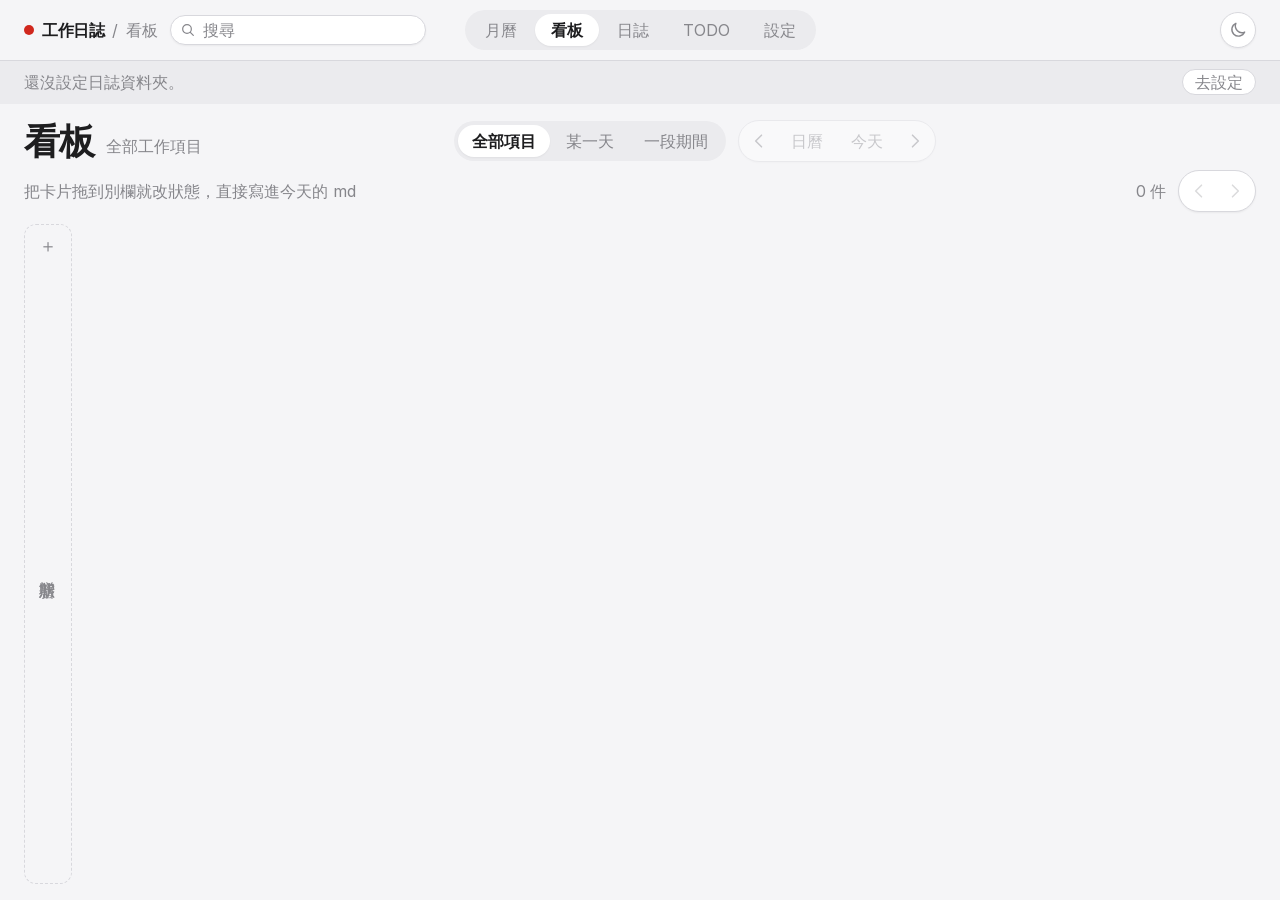
==== commit b0cfc3de: "feat: 看板可以選一段期間，日曆點兩下決定起訖" ====
--- a/ui/board.html
+++ b/ui/board.html
@@ -88,7 +88,17 @@
   var params = new URLSearchParams(location.search);
   var day = params.get('d');
   if (day && !/^\d{8}$/.test(day)) day = null;
-  var scope = day ? 'day' : 'all';
+
+  /* 一段期間：兩端都要是合法日期才算數 */
+  var from = params.get('from');
+  var to = params.get('to');
+  if (!/^\d{8}$/.test(from || '') || !/^\d{8}$/.test(to || '')) { from = null; to = null; }
+  if (from && to && from > to) { var swap = from; from = to; to = swap; }
+
+  /* 日曆上選區間時，按了第一下之後停在這裡等第二下 */
+  var picking = null;
+
+  var scope = from ? 'range' : day ? 'day' : 'all';
 
   /* 搜尋：關鍵字由工具列的搜尋框管，看板只負責過濾卡片。
      六欄一律留著，只是卡片變少、數字跟著變。 */
@@ -110,6 +120,23 @@
     var ids = {};
     L.entriesOf(code).forEach(function (e) { if (e.item) ids[e.item] = true; });
     return ids;
+  }
+
+  /* 起訖之間（含兩端）有推進到的工作項目。日期是 8 碼數字，字串比大小就夠 */
+  function touchedBetween(a, b) {
+    var ids = {};
+    L.allCodes().forEach(function (code) {
+      if (code < a || code > b) return;
+      L.entriesOf(code).forEach(function (e) { if (e.item) ids[e.item] = true; });
+    });
+    return ids;
+  }
+
+  /* 目前看的是哪一段：單日也當成一段，其他地方就不用分兩種寫 */
+  function span() {
+    if (scope === 'day' && day) return { from: day, to: day };
+    if (scope === 'range' && from && to) return { from: from, to: to };
+    return null;
   }
 
   function visibleItems() {
@@ -117,6 +144,9 @@
     if (scope === 'day' && day) {
       var ids = touchedOn(day);
       all = all.filter(function (it) { return ids[it.id]; });
+    } else if (scope === 'range' && from && to) {
+      var inRange = touchedBetween(from, to);
+      all = all.filter(function (it) { return inRange[it.id]; });
     }
     return all.filter(function (it) { return L.matchesSearch(L.itemSearchFields(it), query); });
   }
@@ -258,6 +288,7 @@
     var tabs = [
       { id: 'all', label: '全部項目' },
       { id: 'day', label: '某一天' },
+      { id: 'range', label: '一段期間' },
     ];
     document.getElementById('scope').innerHTML = tabs.map(function (tb) {
       var on = tb.id === scope;
@@ -268,11 +299,20 @@
     }).join('');
 
     document.getElementById('scope').querySelectorAll('[data-scope]').forEach(function (b) {
-      b.addEventListener('click', function () {
+      b.addEventListener('click', function (e) {
+        /* 這一下不要傳到 document——那邊有「點日曆外面就收起來」，
+           會把下面剛打開的日曆立刻關掉 */
+        e.stopPropagation();
         scope = b.getAttribute('data-scope');
         /* 沒指定過日期就先挑最近有紀錄的那天，不然按了什麼都沒有 */
         if (scope === 'day' && !day) day = L.latestCode();
-        closeCal();
+        /* 第一次切到「一段期間」就先給最近七天，再讓使用者用日曆改 */
+        if (scope === 'range' && !(from && to)) {
+          to = day || L.latestCode();
+          from = L.shift(to, -6);
+        }
+        picking = null;
+        if (scope === 'range') openCal(); else closeCal();
         render();
       });
     });
@@ -281,19 +321,32 @@
        但不能整組藏起來——那會讓後面的東西左右跳，所以留在原地停用就好。 */
     var nav = document.getElementById('day-nav');
     var onDay = scope === 'day';
-    nav.classList.toggle('opacity-40', !onDay);
-    nav.classList.toggle('pointer-events-none', !onDay);
-    nav.setAttribute('aria-hidden', onDay ? 'false' : 'true');
-    nav.querySelectorAll('button').forEach(function (b) { b.disabled = !onDay; });
-    if (!onDay) closeCal();
+    var usable = onDay || scope === 'range';
+    nav.classList.toggle('opacity-40', !usable);
+    nav.classList.toggle('pointer-events-none', !usable);
+    nav.setAttribute('aria-hidden', usable ? 'false' : 'true');
+    /* 前後一天與「今天」只有看單日時說得通，日曆按鈕兩種都要能按 */
+    nav.querySelectorAll('button').forEach(function (b) {
+      b.disabled = b.id === 'btn-cal' ? !usable : !onDay;
+    });
+    if (!usable) closeCal();
 
     var note;
+    var sp = span();
     if (scope === 'day' && day) {
       note = visibleItems().length
         ? '只看 ' + L.fileName(day) + ' 有推進的項目'
         : filtering()
           ? L.fileName(day) + ' 這天沒有符合關鍵字的項目'
           : L.fileName(day) + ' 這天沒有推進任何工作項目';
+    } else if (scope === 'range' && sp) {
+      note = picking
+        ? '再點一天決定結束日'
+        : visibleItems().length
+          ? '只看這段期間有推進的項目'
+          : filtering()
+            ? '這段期間沒有符合關鍵字的項目'
+            : '這段期間沒有推進任何工作項目';
     } else {
       note = '把卡片拖到別欄就改狀態，直接寫進今天的 md';
     }
@@ -569,19 +622,28 @@
     var days = new Date(year, calMonth.month, 0).getDate();
     var lead = new Date(year, calMonth.month - 1, 1).getDay();
 
+    var onRange = scope === 'range';
+    var a = picking || (onRange ? from : null);
+    var b = picking ? null : (onRange ? to : null);
+
     var cells = '';
     for (var i = 0; i < lead; i++) cells += '<span></span>';
     for (var d = 1; d <= days; d++) {
       var code = String(calMonth.year) + L.pad(calMonth.month, 2) + L.pad(d, 2);
       var n = L.countOf(code);
-      var isCur = code === cur;
-      var cls = isCur
+      var isEnd = onRange && (code === a || code === b);
+      var inside = onRange && a && b && code > a && code < b;
+      var isCur = !onRange && code === cur;
+      var cls = isEnd || isCur
         ? 'bg-accent font-semibold text-white dark:bg-daccent'
-        : n > 0
-          ? 'font-medium text-ink hover:bg-accentsoft dark:text-dink dark:hover:bg-daccentsoft'
-          : 'text-muted hover:bg-accentsoft dark:text-dmuted dark:hover:bg-daccentsoft';
+        : inside
+          ? 'bg-accentsoft font-medium text-ink dark:bg-daccentsoft dark:text-dink'
+          : n > 0
+            ? 'font-medium text-ink hover:bg-accentsoft dark:text-dink dark:hover:bg-daccentsoft'
+            : 'text-muted hover:bg-accentsoft dark:text-dmuted dark:hover:bg-daccentsoft';
+      var dot = n > 0 && !isEnd && !isCur;
       cells += '<button data-pick="' + code + '" class="relative grid h-9 place-items-center rounded-full tabular-nums ' + cls + '">' + d +
-        (n > 0 && !isCur ? '<span class="absolute bottom-1 h-1 w-1 rounded-full bg-accent dark:bg-daccent"></span>' : '') +
+        (dot ? '<span class="absolute bottom-1 h-1 w-1 rounded-full bg-accent dark:bg-daccent"></span>' : '') +
         '</button>';
     }
 
@@ -595,7 +657,11 @@
         L.WEEKDAYS.map(function (w) { return '<span class="py-1">' + w + '</span>'; }).join('') +
       '</div>' +
       '<div class="grid grid-cols-7 gap-0.5">' + cells + '</div>' +
-      '<p class="mt-2 text-muted dark:text-dmuted">有點的日子表示那天有日誌</p>';
+      '<p class="mt-2 text-muted dark:text-dmuted">' +
+        (scope === 'range'
+          ? (picking ? '再點一天決定結束日' : '點一天當起始日，再點一天當結束日')
+          : '有點的日子表示那天有日誌') +
+      '</p>';
 
     calPop.querySelectorAll('[data-cal]').forEach(function (b) {
       b.addEventListener('click', function (e) {
@@ -611,8 +677,7 @@
     calPop.querySelectorAll('[data-pick]').forEach(function (b) {
       b.addEventListener('click', function (e) {
         e.stopPropagation();
-        closeCal();
-        goDay(b.getAttribute('data-pick'));
+        pickDay(b.getAttribute('data-pick'));
       });
     });
   }
@@ -631,6 +696,26 @@
   function goDay(code) {
     day = code;
     scope = 'day';
+    render();
+  }
+
+  /* 日曆上點一天。看單日就直接跳過去；選區間要點兩下，第一下起、第二下訖。 */
+  function pickDay(code) {
+    if (scope !== 'range') {
+      closeCal();
+      goDay(code);
+      return;
+    }
+    if (!picking) {
+      picking = code;
+      render();
+      renderCal();
+      return;
+    }
+    from = picking <= code ? picking : code;
+    to = picking <= code ? code : picking;
+    picking = null;
+    closeCal();
     render();
   }
 
@@ -836,7 +921,8 @@
     var head = e.target.closest && e.target.closest('[data-open-status]');
     if (head) {
       var url = 'status.html?s=' + encodeURIComponent(head.getAttribute('data-open-status')) +
-        (scope === 'day' && day ? '&d=' + day : '');
+        (scope === 'day' && day ? '&d=' + day : '') +
+        (scope === 'range' && from && to ? '&from=' + from + '&to=' + to : '');
       if (window.Shell && window.Shell.withSearch) url = window.Shell.withSearch(url);
       location.href = url;
       return;
@@ -852,13 +938,23 @@
       return column(st, items.filter(function (it) { return it.status === st.id; }));
     }).join('') + addColumn();
 
-    /* 現在看的是哪一天，標題旁邊與麵包屑都要看得到 */
-    var where = scope === 'day' && day
-      ? L.fileName(day) + '　' + L.longLabel(day) + (day === L.today() ? '（今天）' : '')
-      : '全部工作項目';
+    /* 現在看的是哪一段，標題旁邊與麵包屑都要看得到 */
+    var sp2 = span();
+    var where, crumbText;
+    if (scope === 'day' && day) {
+      where = L.fileName(day) + '　' + L.longLabel(day) + (day === L.today() ? '（今天）' : '');
+      crumbText = '看板　' + L.fileName(day);
+    } else if (scope === 'range' && sp2) {
+      var n = L.daysBetween(sp2.from, sp2.to) + 1;
+      where = L.shortLabel(sp2.from) + ' – ' + L.shortLabel(sp2.to) + '　共 ' + n + ' 天';
+      crumbText = '看板　' + sp2.from + ' – ' + sp2.to;
+    } else {
+      where = '全部工作項目';
+      crumbText = '看板';
+    }
     document.getElementById('board-date').textContent = where;
     var crumb = document.querySelector('[data-od-id="crumb"]');
-    if (crumb) crumb.textContent = scope === 'day' && day ? '看板　' + L.fileName(day) : '看板';
+    if (crumb) crumb.textContent = crumbText;
 
     document.getElementById('board-count').textContent = items.length + ' 件';
     renderFilter(items.length);
@@ -866,7 +962,11 @@
     wire();
     updateEdges();
     if (!calPop.classList.contains('hidden')) renderCal();
-    var url = scope === 'day' && day ? 'board.html?d=' + day : 'board.html';
+    var url = scope === 'day' && day
+      ? 'board.html?d=' + day
+      : scope === 'range' && from && to
+        ? 'board.html?from=' + from + '&to=' + to
+        : 'board.html';
     if (window.Shell && window.Shell.withSearch) url = window.Shell.withSearch(url);
     try { history.replaceState(null, '', url); } catch (e) {}
   }
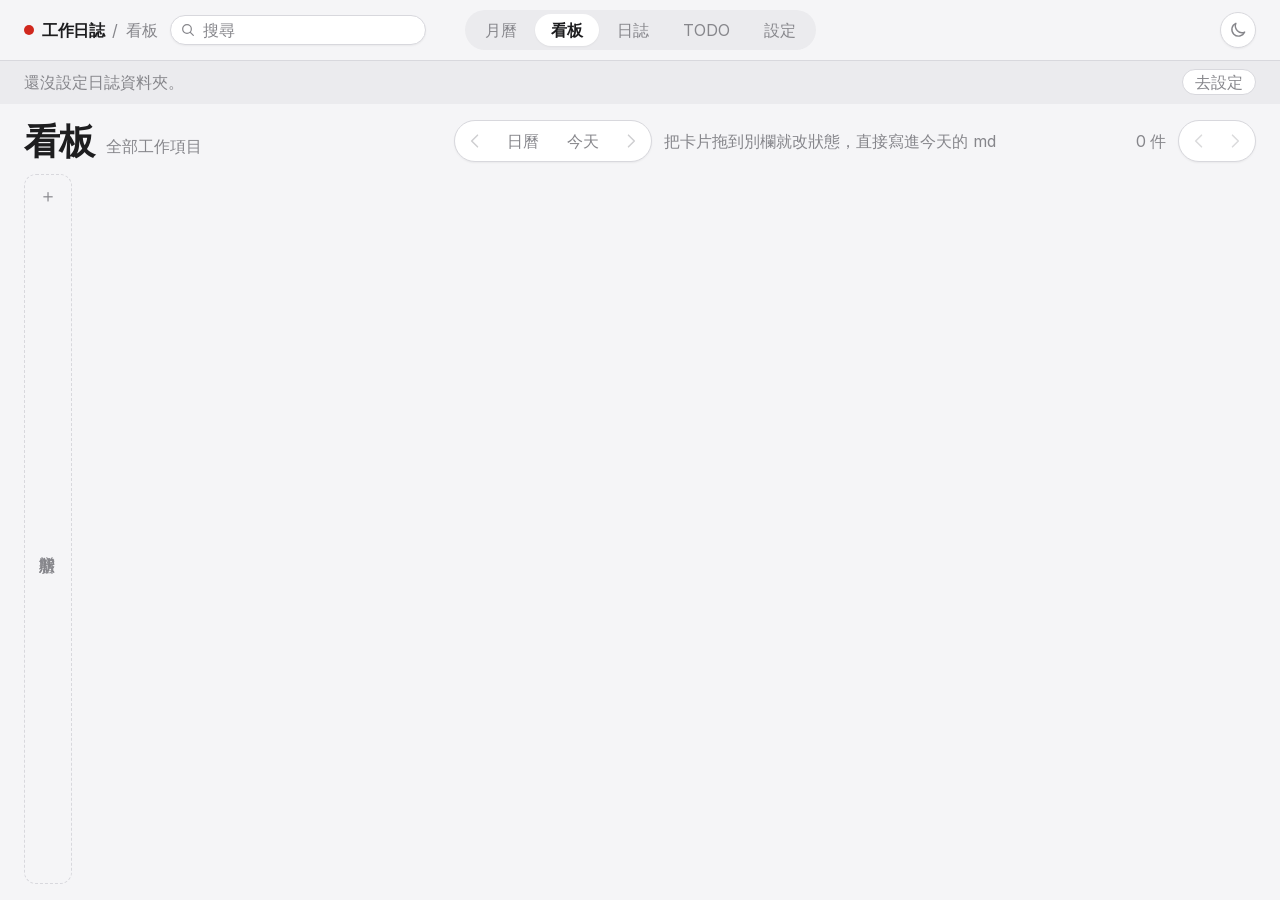
==== commit 9cef4134: "fix: 改用 GitLab／Redmine 正式標誌；看板範圍選擇併入日曆（全部／一段期間）" ====
--- a/ui/board.html
+++ b/ui/board.html
@@ -53,8 +53,6 @@
   <div class="flex flex-wrap items-center gap-x-3 gap-y-2 px-4 pb-3 pt-4 md:px-6" data-od-id="board-toolbar">
     <h1 class="font-display shrink-0 text-3xl font-bold tracking-tightest md:text-4xl" data-od-id="board-title">看板</h1>
     <span id="board-date" class="shrink-0 self-end pb-1 text-muted dark:text-dmuted md:min-w-[21rem]" data-od-id="board-date"></span>
-    <div id="scope" class="flex shrink-0 items-center gap-0.5 rounded-full bg-accentsoft p-1 dark:bg-daccentsoft"></div>
-
     <div id="day-nav" class="relative flex shrink-0 items-center gap-1 rounded-full border border-line bg-surface p-1 shadow-sm transition-opacity dark:border-dline dark:bg-dsurface" data-od-id="board-day-nav">
       <button id="btn-prev-day" class="grid h-8 w-8 place-items-center rounded-full text-muted hover:bg-accentsoft hover:text-ink dark:text-dmuted dark:hover:bg-daccentsoft dark:hover:text-dink" aria-label="前一天"><svg class="h-5 w-5" viewBox="0 0 24 24" fill="none" stroke="currentColor" stroke-width="1.8" stroke-linecap="round" stroke-linejoin="round"><path d="M15 5l-7 7 7 7"/></svg></button>
       <button id="btn-cal" class="rounded-full px-3 py-1 leading-tight text-muted hover:bg-accentsoft hover:text-ink dark:text-dmuted dark:hover:bg-daccentsoft dark:hover:text-dink" aria-haspopup="dialog" aria-expanded="false">日曆</button>
@@ -151,26 +149,8 @@
     return all.filter(function (it) { return L.matchesSearch(L.itemSearchFields(it), query); });
   }
 
-  /* 卡片本來就窄，連結標籤只放短的（MR／議題）＋一個小圖示，
-     完整名稱（GitLab MR、Redmine 議題…）放 title，滑上去才看得到。 */
-  function linkIcon(kind) {
-    var open = '<svg class="h-3.5 w-3.5 shrink-0" viewBox="0 0 24 24" fill="none" stroke="currentColor" stroke-width="1.8" stroke-linecap="round" stroke-linejoin="round">';
-    if (kind === 'mr') {
-      return open + '<circle cx="6.5" cy="6" r="2.5"/><circle cx="6.5" cy="18" r="2.5"/><circle cx="17.5" cy="12" r="2.5"/>' +
-        '<path d="M6.5 8.5v7"/><path d="M9 6h2.5a3.5 3.5 0 0 1 3.5 3.5V10"/></svg>';
-    }
-    if (kind === 'issue') {
-      return open + '<circle cx="12" cy="12" r="8.5"/><path d="M12 7.5V13"/><path d="M12 16.2h.01"/></svg>';
-    }
-    return open + '<path d="M10.6 13.4a4 4 0 0 0 5.7 0l2-2a4 4 0 0 0-5.7-5.7l-1.1 1.1"/>' +
-      '<path d="M13.4 10.6a4 4 0 0 0-5.7 0l-2 2a4 4 0 0 0 5.7 5.7l1.1-1.1"/></svg>';
-  }
-
   function linkTag(href) {
-    var kind = L.detectKind(href);
-    return '<a href="' + esc(href) + '" target="_blank" rel="noopener" title="' + esc(L.linkLabel(href)) + '" ' +
-      'class="inline-flex shrink-0 items-center gap-1 rounded-full bg-accentsoft px-2 py-0.5 leading-tight text-muted hover:text-ink dark:bg-daccentsoft dark:text-dmuted dark:hover:text-dink">' +
-      linkIcon(kind) + esc(L.kindLabel(kind)) + '</a>';
+    return '<a href="' + esc(href) + '" target="_blank" rel="noopener" class="shrink-0 hover:opacity-80">' + L.linkBadge(href) + '</a>';
   }
 
   /* 移動到…：卡片右上角那顆按鈕點開的中文狀態清單。
@@ -204,6 +184,13 @@
       '</button>';
   }
 
+  /* 點進別頁時把目前的範圍一起帶著，回來才回得到同一段 */
+  function backParams() {
+    if (scope === 'day' && day) return '&d=' + day;
+    if (scope === 'range' && from && to) return '&from=' + from + '&to=' + to;
+    return '';
+  }
+
   /* dim：已歸檔那欄整欄退到背景，標題文字也跟著變灰 */
   function card(item, dim) {
     var stay = (item.status === 'todo' || item.status === 'parked')
@@ -214,7 +201,7 @@
     return '' +
       '<div data-card="' + item.id + '" data-od-id="card-' + item.id + '" ' +
       'class="group relative cursor-grab ' + CARD + ' hover:border-muted active:cursor-grabbing dark:hover:border-dmuted">' +
-        '<a href="work-item.html?id=' + item.id + (scope === 'day' && day ? '&d=' + day : '') + '" ' +
+        '<a href="work-item.html?id=' + item.id + backParams() + '" ' +
         'class="block pr-7 leading-snug underline-offset-4 hover:underline' + (dim ? ' text-muted dark:text-dmuted' : '') + '">' + esc(item.title) + '</a>' +
         moveButton() +
         moveMenu(item) +
@@ -285,51 +272,14 @@
   }
 
   function renderScope() {
-    var tabs = [
-      { id: 'all', label: '全部項目' },
-      { id: 'day', label: '某一天' },
-      { id: 'range', label: '一段期間' },
-    ];
-    document.getElementById('scope').innerHTML = tabs.map(function (tb) {
-      var on = tb.id === scope;
-      return '<button data-scope="' + tb.id + '" class="rounded-full px-3.5 py-1.5 leading-tight ' +
-        (on ? 'bg-surface font-semibold text-ink shadow-sm dark:bg-dline dark:text-dink'
-            : 'text-muted hover:text-ink dark:text-dmuted dark:hover:text-dink') +
-        '">' + tb.label + '</button>';
-    }).join('');
-
-    document.getElementById('scope').querySelectorAll('[data-scope]').forEach(function (b) {
-      b.addEventListener('click', function (e) {
-        /* 這一下不要傳到 document——那邊有「點日曆外面就收起來」，
-           會把下面剛打開的日曆立刻關掉 */
-        e.stopPropagation();
-        scope = b.getAttribute('data-scope');
-        /* 沒指定過日期就先挑最近有紀錄的那天，不然按了什麼都沒有 */
-        if (scope === 'day' && !day) day = L.latestCode();
-        /* 第一次切到「一段期間」就先給最近七天，再讓使用者用日曆改 */
-        if (scope === 'range' && !(from && to)) {
-          to = day || L.latestCode();
-          from = L.shift(to, -6);
-        }
-        picking = null;
-        if (scope === 'range') openCal(); else closeCal();
-        render();
-      });
-    });
-
-    /* 換日那組只有看某一天時才有意義。
-       但不能整組藏起來——那會讓後面的東西左右跳，所以留在原地停用就好。 */
+    /* 範圍（全部／某一天／一段期間）都從日曆裡選。
+       前後一天只有看單日時說得通；「今天」與日曆隨時能按。 */
     var nav = document.getElementById('day-nav');
     var onDay = scope === 'day';
-    var usable = onDay || scope === 'range';
-    nav.classList.toggle('opacity-40', !usable);
-    nav.classList.toggle('pointer-events-none', !usable);
-    nav.setAttribute('aria-hidden', usable ? 'false' : 'true');
-    /* 前後一天與「今天」只有看單日時說得通，日曆按鈕兩種都要能按 */
     nav.querySelectorAll('button').forEach(function (b) {
-      b.disabled = b.id === 'btn-cal' ? !usable : !onDay;
-    });
-    if (!usable) closeCal();
+      b.disabled = (b.id === 'btn-prev-day' || b.id === 'btn-next-day') ? !onDay : false;
+      b.classList.toggle('opacity-40', b.disabled);
+    });
 
     var note;
     var sp = span();
@@ -657,11 +607,39 @@
         L.WEEKDAYS.map(function (w) { return '<span class="py-1">' + w + '</span>'; }).join('') +
       '</div>' +
       '<div class="grid grid-cols-7 gap-0.5">' + cells + '</div>' +
+      '<div class="mt-3 flex items-center gap-1 rounded-full bg-accentsoft p-1 dark:bg-daccentsoft">' +
+        calTab('all', '全部', scope === 'all') +
+        calTab('range', '一段期間', onRange) +
+      '</div>' +
       '<p class="mt-2 text-muted dark:text-dmuted">' +
         (scope === 'range'
           ? (picking ? '再點一天決定結束日' : '點一天當起始日，再點一天當結束日')
-          : '有點的日子表示那天有日誌') +
+          : '點一天只看那天；有點的日子表示那天有日誌') +
       '</p>';
+
+    calPop.querySelectorAll('[data-scope]').forEach(function (b) {
+      b.addEventListener('click', function (e) {
+        e.stopPropagation();
+        var id = b.getAttribute('data-scope');
+        picking = null;
+        if (id === 'all') {
+          scope = 'all';
+          closeCal();
+        } else if (scope === 'range') {
+          /* 再按一次就退回看單日 */
+          scope = 'day';
+          if (!day) day = L.latestCode();
+        } else {
+          scope = 'range';
+          if (!(from && to)) {
+            to = day || L.latestCode();
+            from = L.shift(to, -6);
+          }
+          renderCal();
+        }
+        render();
+      });
+    });
 
     calPop.querySelectorAll('[data-cal]').forEach(function (b) {
       b.addEventListener('click', function (e) {
@@ -680,6 +658,13 @@
         pickDay(b.getAttribute('data-pick'));
       });
     });
+  }
+
+  function calTab(id, label, on) {
+    return '<button data-scope="' + id + '" class="flex-1 rounded-full px-3 py-1 leading-tight ' +
+      (on ? 'bg-surface font-semibold text-ink shadow-sm dark:bg-dline dark:text-dink'
+          : 'text-muted hover:text-ink dark:text-dmuted dark:hover:text-dink') +
+      '">' + label + '</button>';
   }
 
   function openCal() {
